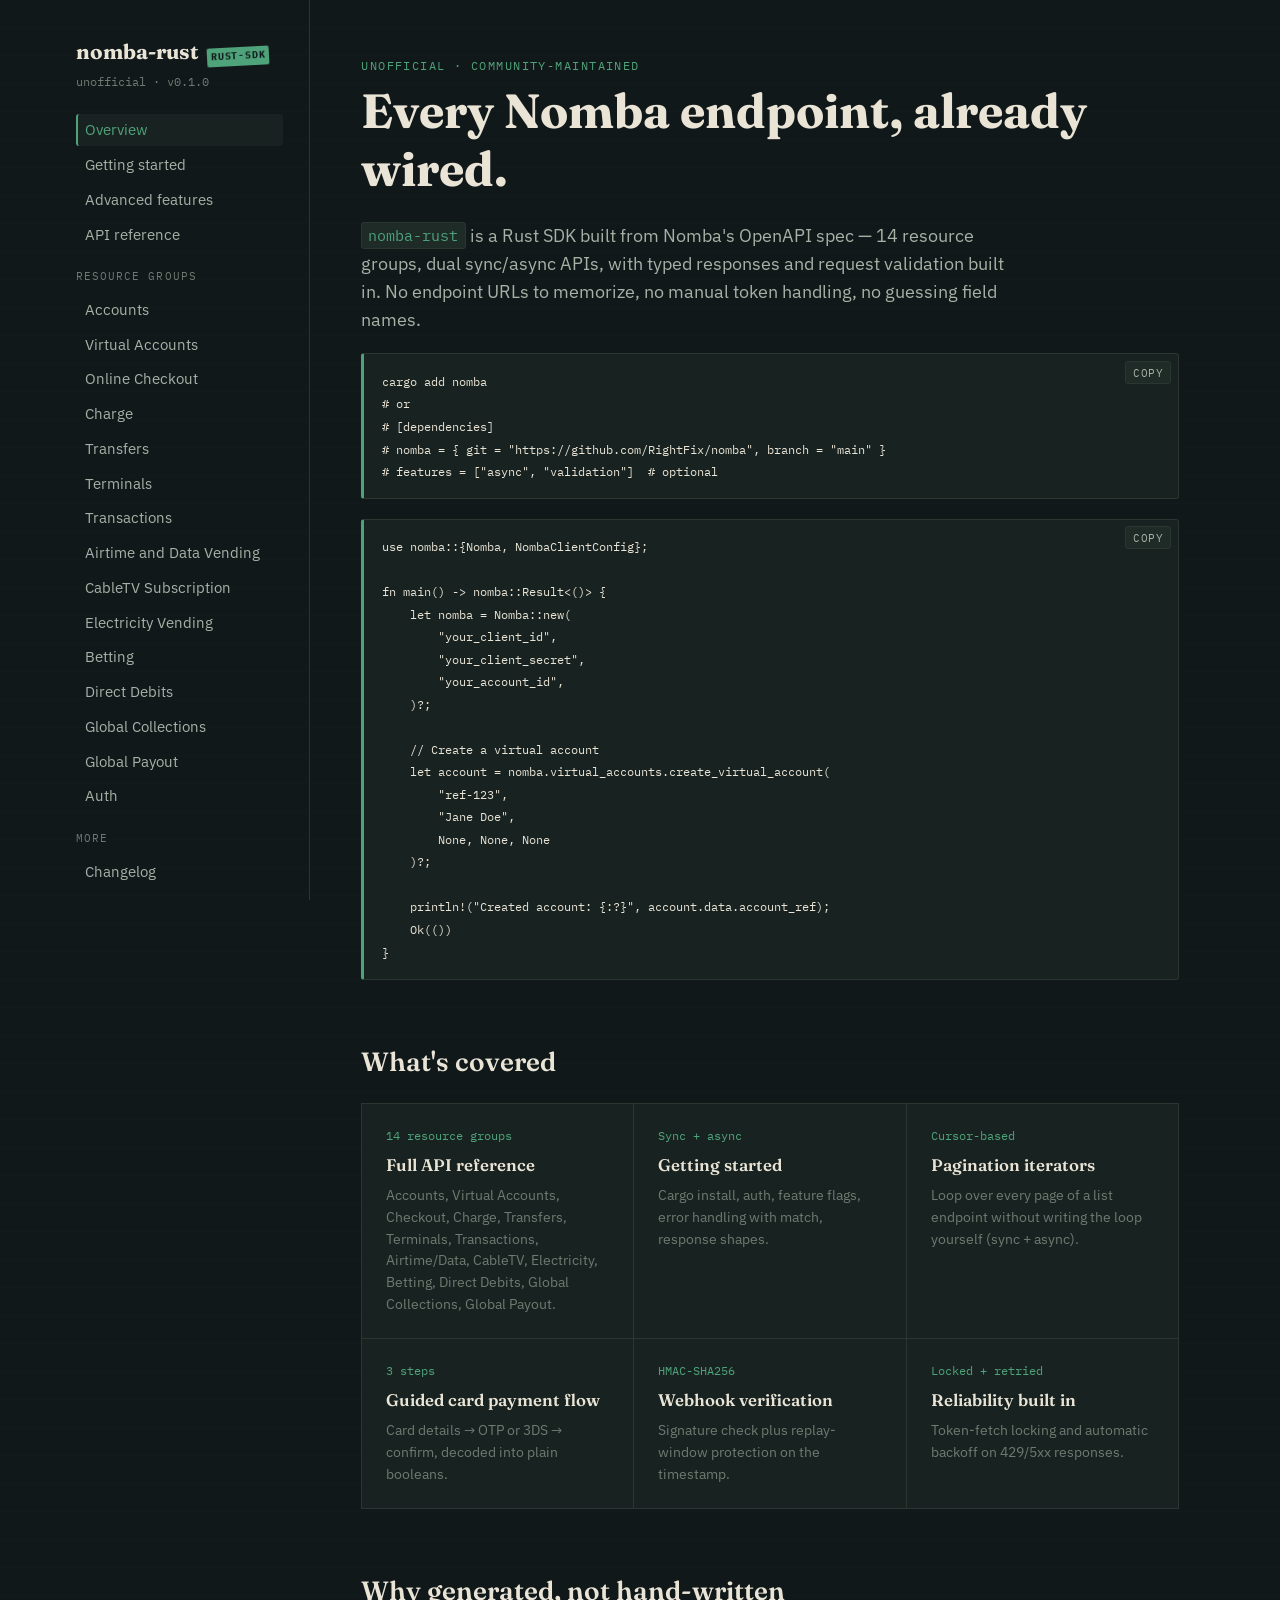
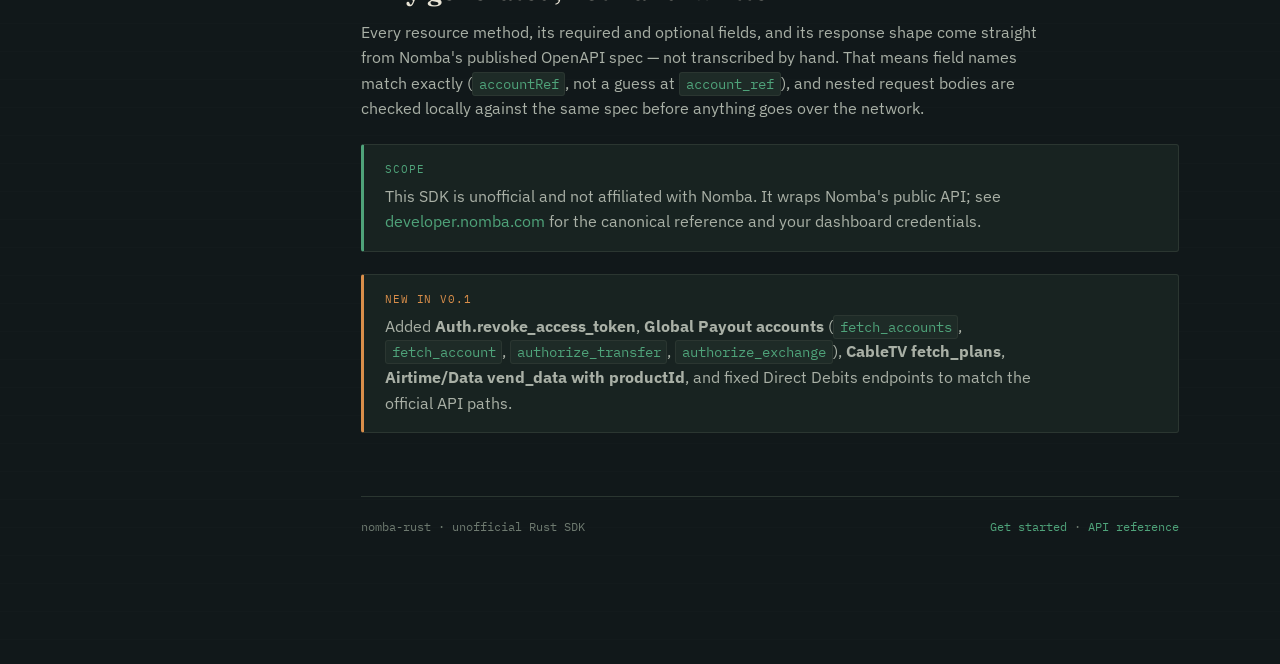
==== index.html @ b8e092bc "docs: nomba-rust documentation site Static HTML/CSS/JS docs for the nomba-rust SDK, published via Gi" ====
<!doctype html>
<html lang="en">
<head>
<meta charset="utf-8">
<meta name="viewport" content="width=device-width, initial-scale=1">
<title>nomba-rust — unofficial Rust SDK for the Nomba API</title>
<meta name="description" content="A typed Rust SDK covering all endpoints of the Nomba payments API, with sync + async clients, pagination, a guided card-payment flow, webhook verification, and local request validation.">
<link rel="stylesheet" href="assets/style.css">
</head>
<body>
<button class="nav-toggle" aria-label="Toggle navigation" aria-controls="sidebar">Menu</button>
<div class="shell">

  <aside class="sidebar" id="sidebar">
    <div class="brand">nomba-rust <span class="stamp">RUST-SDK</span></div>
    <div class="brand-sub">unofficial · v0.1.0</div>
    <nav class="toc">
      <a href="index.html">Overview</a>
      <a href="getting-started.html">Getting started</a>
      <a href="features.html">Advanced features</a>
      <a href="resources.html">API reference</a>
      <div class="group-label">Resource groups</div>
      <a href="resources.html#accounts">Accounts</a>
      <a href="resources.html#virtual_accounts">Virtual Accounts</a>
      <a href="resources.html#checkout">Online Checkout</a>
      <a href="resources.html#charge">Charge</a>
      <a href="resources.html#transfers">Transfers</a>
      <a href="resources.html#terminals">Terminals</a>
      <a href="resources.html#transactions">Transactions</a>
      <a href="resources.html#airtime_data">Airtime and Data Vending</a>
      <a href="resources.html#cabletv">CableTV Subscription</a>
      <a href="resources.html#electricity">Electricity Vending</a>
      <a href="resources.html#betting">Betting</a>
      <a href="resources.html#direct_debits">Direct Debits</a>
      <a href="resources.html#global_collections">Global Collections</a>
      <a href="resources.html#global_payout">Global Payout</a>
      <a href="resources.html#auth">Auth</a>
      <div class="group-label">More</div>
      <a href="changelog.html">Changelog</a>
    </nav>
  </aside>

  <main>
    <span class="eyebrow">Unofficial &middot; community-maintained</span>
    <h1>Every Nomba endpoint, already wired.</h1>
    <p style="font-size: 1.1rem; max-width: 60ch;">
      <code>nomba-rust</code> is a Rust SDK built from Nomba's OpenAPI spec — 14 resource groups,
      dual sync/async APIs, with typed responses and request validation built in. No endpoint URLs
      to memorize, no manual token handling, no guessing field names.
    </p>

    <pre><code>cargo add nomba
# or
# [dependencies]
# nomba = { git = "https://github.com/RightFix/nomba", branch = "main" }
# features = ["async", "validation"]  # optional</code></pre>

    <pre><code>use nomba::{Nomba, NombaClientConfig};

fn main() -> nomba::Result<()> {
    let nomba = Nomba::new(
        "your_client_id",
        "your_client_secret",
        "your_account_id",
    )?;

    // Create a virtual account
    let account = nomba.virtual_accounts.create_virtual_account(
        "ref-123",
        "Jane Doe",
        None, None, None
    )?;

    println!("Created account: {:?}", account.data.account_ref);
    Ok(())
}</code></pre>

    <h2>What's covered</h2>
    <div class="grid">
      <a href="resources.html">
        <span class="num">14 resource groups</span>
        <span class="title">Full API reference</span>
        <span class="desc">Accounts, Virtual Accounts, Checkout, Charge, Transfers, Terminals, Transactions, Airtime/Data, CableTV, Electricity, Betting, Direct Debits, Global Collections, Global Payout.</span>
      </a>
      <a href="getting-started.html">
        <span class="num">Sync + async</span>
        <span class="title">Getting started</span>
        <span class="desc">Cargo install, auth, feature flags, error handling with match, response shapes.</span>
      </a>
      <a href="features.html#pagination">
        <span class="num">Cursor-based</span>
        <span class="title">Pagination iterators</span>
        <span class="desc">Loop over every page of a list endpoint without writing the loop yourself (sync + async).</span>
      </a>
      <a href="features.html#card-payment">
        <span class="num">3 steps</span>
        <span class="title">Guided card payment flow</span>
        <span class="desc">Card details → OTP or 3DS → confirm, decoded into plain booleans.</span>
      </a>
      <a href="features.html#webhooks">
        <span class="num">HMAC-SHA256</span>
        <span class="title">Webhook verification</span>
        <span class="desc">Signature check plus replay-window protection on the timestamp.</span>
      </a>
      <a href="features.html#reliability">
        <span class="num">Locked + retried</span>
        <span class="title">Reliability built in</span>
        <span class="desc">Token-fetch locking and automatic backoff on 429/5xx responses.</span>
      </a>
    </div>

    <h2>Why generated, not hand-written</h2>
    <p>
      Every resource method, its required and optional fields, and its
      response shape come straight from Nomba's published OpenAPI spec — not
      transcribed by hand. That means field names match exactly
      (<code>accountRef</code>, not a guess at <code>account_ref</code>),
      and nested request bodies are checked locally against the same spec
      before anything goes over the network.
    </p>

    <div class="callout accent">
      <span class="label">Scope</span>
      <p>
        This SDK is unofficial and not affiliated with Nomba. It wraps
        Nomba's public API; see
        <a href="https://developer.nomba.com">developer.nomba.com</a>
        for the canonical reference and your dashboard credentials.
      </p>
    </div>

    <div class="callout">
      <span class="label">New in v0.1</span>
      <p>
        Added <strong>Auth.revoke_access_token</strong>, <strong>Global Payout accounts</strong>
        (<code>fetch_accounts</code>, <code>fetch_account</code>, <code>authorize_transfer</code>,
        <code>authorize_exchange</code>), <strong>CableTV fetch_plans</strong>,
        <strong>Airtime/Data vend_data with productId</strong>, and fixed Direct Debits endpoints
        to match the official API paths.
      </p>
    </div>

    <div class="page-foot">
      <span>nomba-rust &middot; unofficial Rust SDK</span>
      <span><a href="getting-started.html">Get started</a> &middot; <a href="resources.html">API reference</a></span>
    </div>
  </main>
</div>
<script src="assets/app.js"></script>
</body>
</html>
---- assets/style.css ----
/* ============================================================
   nomba SDK docs — "passbook" design system
   A deep forest-ink ledger, lit like a desk lamp on old paper.
   ============================================================ */

@import url('https://fonts.googleapis.com/css2?family=Fraunces:opsz,wght@9..144,400;9..144,500;9..144,600;9..144,700&family=IBM+Plex+Sans:wght@400;500;600&family=IBM+Plex+Mono:wght@400;500;600&display=swap');

:root {
  --bg:        #11181A;
  --surface:   #182321;
  --surface-2: #1E2B27;
  --ink:       #E9E4D6;
  --ink-dim:   #A9B0A6;
  --ink-faint: #6E7A70;
  --hairline:  #2B3631;
  --accent:    #4FA37A;     /* naira green */
  --accent-dim:#3A7A5C;
  --amber:     #D98E4A;     /* stamp amber */
  --red:       #C1583F;     /* void-stamp red, used sparingly */
  --get:       #4FA37A;
  --post:      #D98E4A;
  --put:       #6E9BD9;
  --delete:    #C1583F;

  --font-display: 'Fraunces', Georgia, serif;
  --font-body: 'IBM Plex Sans', -apple-system, sans-serif;
  --font-mono: 'IBM Plex Mono', ui-monospace, monospace;

  --max-width: 1180px;
  --radius: 3px;
}

* { box-sizing: border-box; }

html { scroll-behavior: smooth; }

body {
  margin: 0;
  background: var(--bg);
  background-image:
    repeating-linear-gradient(transparent, transparent 27px, rgba(233,228,214,0.018) 28px);
  color: var(--ink);
  font-family: var(--font-body);
  font-size: 16px;
  line-height: 1.6;
  -webkit-font-smoothing: antialiased;
}

a { color: var(--accent); text-decoration: none; }
a:hover { text-decoration: underline; }
a:focus-visible, button:focus-visible, summary:focus-visible {
  outline: 2px solid var(--accent);
  outline-offset: 2px;
}

h1, h2, h3, h4 {
  font-family: var(--font-display);
  font-weight: 600;
  color: var(--ink);
  line-height: 1.2;
  margin: 0 0 .5em;
}
h1 { font-size: clamp(2rem, 4vw, 3rem); font-weight: 700; }
h2 { font-size: 1.65rem; margin-top: 2.5em; }
h3 { font-size: 1.2rem; margin-top: 2em; }

p { margin: 0 0 1.1em; color: var(--ink-dim); max-width: 68ch; }
p code, li code { color: var(--accent); }

.eyebrow {
  font-family: var(--font-mono);
  font-size: .75rem;
  letter-spacing: .12em;
  text-transform: uppercase;
  color: var(--accent);
  display: block;
  margin-bottom: .6em;
}

code, pre, kbd {
  font-family: var(--font-mono);
  font-size: .88em;
}

code {
  background: var(--surface-2);
  padding: .15em .4em;
  border-radius: var(--radius);
  border: 1px solid var(--hairline);
}

pre {
  background: var(--surface);
  border: 1px solid var(--hairline);
  border-left: 3px solid var(--accent);
  border-radius: var(--radius);
  padding: 1.1em 1.3em;
  overflow-x: auto;
  margin: 0 0 1.4em;
  position: relative;
}
pre code {
  background: none;
  border: none;
  padding: 0;
  color: var(--ink);
}

.copy-btn {
  position: absolute;
  top: .6em;
  right: .6em;
  font-family: var(--font-mono);
  font-size: .7rem;
  letter-spacing: .05em;
  text-transform: uppercase;
  background: var(--surface-2);
  color: var(--ink-dim);
  border: 1px solid var(--hairline);
  border-radius: var(--radius);
  padding: .3em .6em;
  cursor: pointer;
}
.copy-btn:hover { color: var(--accent); border-color: var(--accent-dim); }

/* ---- layout shell ---- */

.shell {
  display: grid;
  grid-template-columns: 260px 1fr;
  max-width: var(--max-width);
  margin: 0 auto;
}

.sidebar {
  border-right: 1px solid var(--hairline);
  padding: 2.2em 1.6em 4em;
  position: sticky;
  top: 0;
  align-self: start;
  height: 100vh;
  overflow-y: auto;
}

.brand {
  font-family: var(--font-display);
  font-weight: 700;
  font-size: 1.3rem;
  color: var(--ink);
  display: flex;
  align-items: baseline;
  gap: .4em;
  margin-bottom: .2em;
}
.brand .stamp {
  font-family: var(--font-mono);
  font-size: .62rem;
  letter-spacing: .08em;
  color: var(--bg);
  background: var(--accent);
  padding: .15em .4em;
  border-radius: 2px;
  transform: rotate(-3deg);
}
.brand-sub {
  font-family: var(--font-mono);
  font-size: .72rem;
  color: var(--ink-faint);
  margin-bottom: 2em;
}

nav.toc { display: flex; flex-direction: column; gap: .15em; }
nav.toc .group-label {
  font-family: var(--font-mono);
  font-size: .68rem;
  letter-spacing: .1em;
  text-transform: uppercase;
  color: var(--ink-faint);
  margin: 1.4em 0 .5em;
}
nav.toc .group-label:first-child { margin-top: 0; }
nav.toc a {
  color: var(--ink-dim);
  font-size: .92rem;
  padding: .3em .5em;
  border-radius: var(--radius);
  border-left: 2px solid transparent;
}
nav.toc a:hover { color: var(--ink); text-decoration: none; background: var(--surface); }
nav.toc a.active {
  color: var(--accent);
  border-left-color: var(--accent);
  background: var(--surface);
}

main {
  padding: 3.5em 3.2em 8em;
  min-width: 0;
}

.page-foot {
  margin-top: 5em;
  padding-top: 1.6em;
  border-top: 1px solid var(--hairline);
  font-family: var(--font-mono);
  font-size: .78rem;
  color: var(--ink-faint);
  display: flex;
  justify-content: space-between;
  flex-wrap: wrap;
  gap: 1em;
}

/* ---- ledger rows (endpoint listings) ---- */

.ledger {
  border-top: 1px solid var(--hairline);
  margin: 1.2em 0 2.2em;
}
.ledger-row {
  display: grid;
  grid-template-columns: 64px 1fr auto;
  gap: 1em;
  align-items: baseline;
  padding: .65em 0;
  border-bottom: 1px solid var(--hairline);
  font-family: var(--font-mono);
  font-size: .85rem;
}
.ledger-row .method {
  font-weight: 600;
  font-size: .7rem;
  letter-spacing: .04em;
  padding: .2em .45em;
  border-radius: 2px;
  text-align: center;
  align-self: start;
}
.method.get    { color: var(--get);    background: rgba(79,163,122,.12); }
.method.post   { color: var(--post);   background: rgba(217,142,74,.12); }
.method.put    { color: var(--put);    background: rgba(110,155,217,.12); }
.method.delete { color: var(--delete); background: rgba(193,88,63,.12); }

.ledger-row .path { color: var(--ink); word-break: break-all; }
.ledger-row .summary {
  color: var(--ink-faint);
  font-family: var(--font-body);
  font-size: .85rem;
}
.ledger-row .fn {
  display: block;
  color: var(--accent-dim);
  font-size: .76rem;
  margin-top: .15em;
}

/* ---- callouts ---- */

.callout {
  border: 1px solid var(--hairline);
  border-left: 3px solid var(--amber);
  background: var(--surface);
  border-radius: var(--radius);
  padding: 1em 1.3em;
  margin: 1.4em 0;
}
.callout p:last-child { margin-bottom: 0; }
.callout .label {
  font-family: var(--font-mono);
  font-size: .7rem;
  letter-spacing: .08em;
  text-transform: uppercase;
  color: var(--amber);
  display: block;
  margin-bottom: .4em;
}
.callout.accent { border-left-color: var(--accent); }
.callout.accent .label { color: var(--accent); }

/* ---- table of contents grid (index page feature cards) ---- */

.grid {
  display: grid;
  grid-template-columns: repeat(auto-fit, minmax(230px, 1fr));
  gap: 1px;
  background: var(--hairline);
  border: 1px solid var(--hairline);
  margin: 1.6em 0 2.4em;
}
.grid > a {
  background: var(--surface);
  padding: 1.4em 1.5em;
  color: var(--ink);
  text-decoration: none;
  display: flex;
  flex-direction: column;
  gap: .4em;
}
.grid > a:hover { background: var(--surface-2); }
.grid > a .num {
  font-family: var(--font-mono);
  font-size: .75rem;
  color: var(--accent);
}
.grid > a .title { font-family: var(--font-display); font-weight: 600; font-size: 1.05rem; }
.grid > a .desc { font-size: .85rem; color: var(--ink-faint); }

/* ---- mobile nav toggle ---- */

.nav-toggle {
  display: none;
  position: fixed;
  top: 1em;
  right: 1em;
  z-index: 20;
  background: var(--surface-2);
  border: 1px solid var(--hairline);
  color: var(--ink);
  font-family: var(--font-mono);
  font-size: .8rem;
  padding: .5em .8em;
  border-radius: var(--radius);
}

@media (max-width: 880px) {
  .shell { display: block; }
  .sidebar {
    position: fixed;
    inset: 0 0 0 auto;
    width: 80%;
    max-width: 320px;
    z-index: 15;
    background: var(--bg);
    transform: translateX(100%);
    transition: transform .2s ease;
    height: 100vh;
  }
  .sidebar.open { transform: translateX(0); }
  .nav-toggle { display: block; }
  main { padding: 5em 1.4em 6em; }
  .ledger-row { grid-template-columns: 56px 1fr; }
  .ledger-row .summary { grid-column: 1 / -1; }
}

@media (prefers-reduced-motion: reduce) {
  html { scroll-behavior: auto; }
  .sidebar { transition: none; }
}
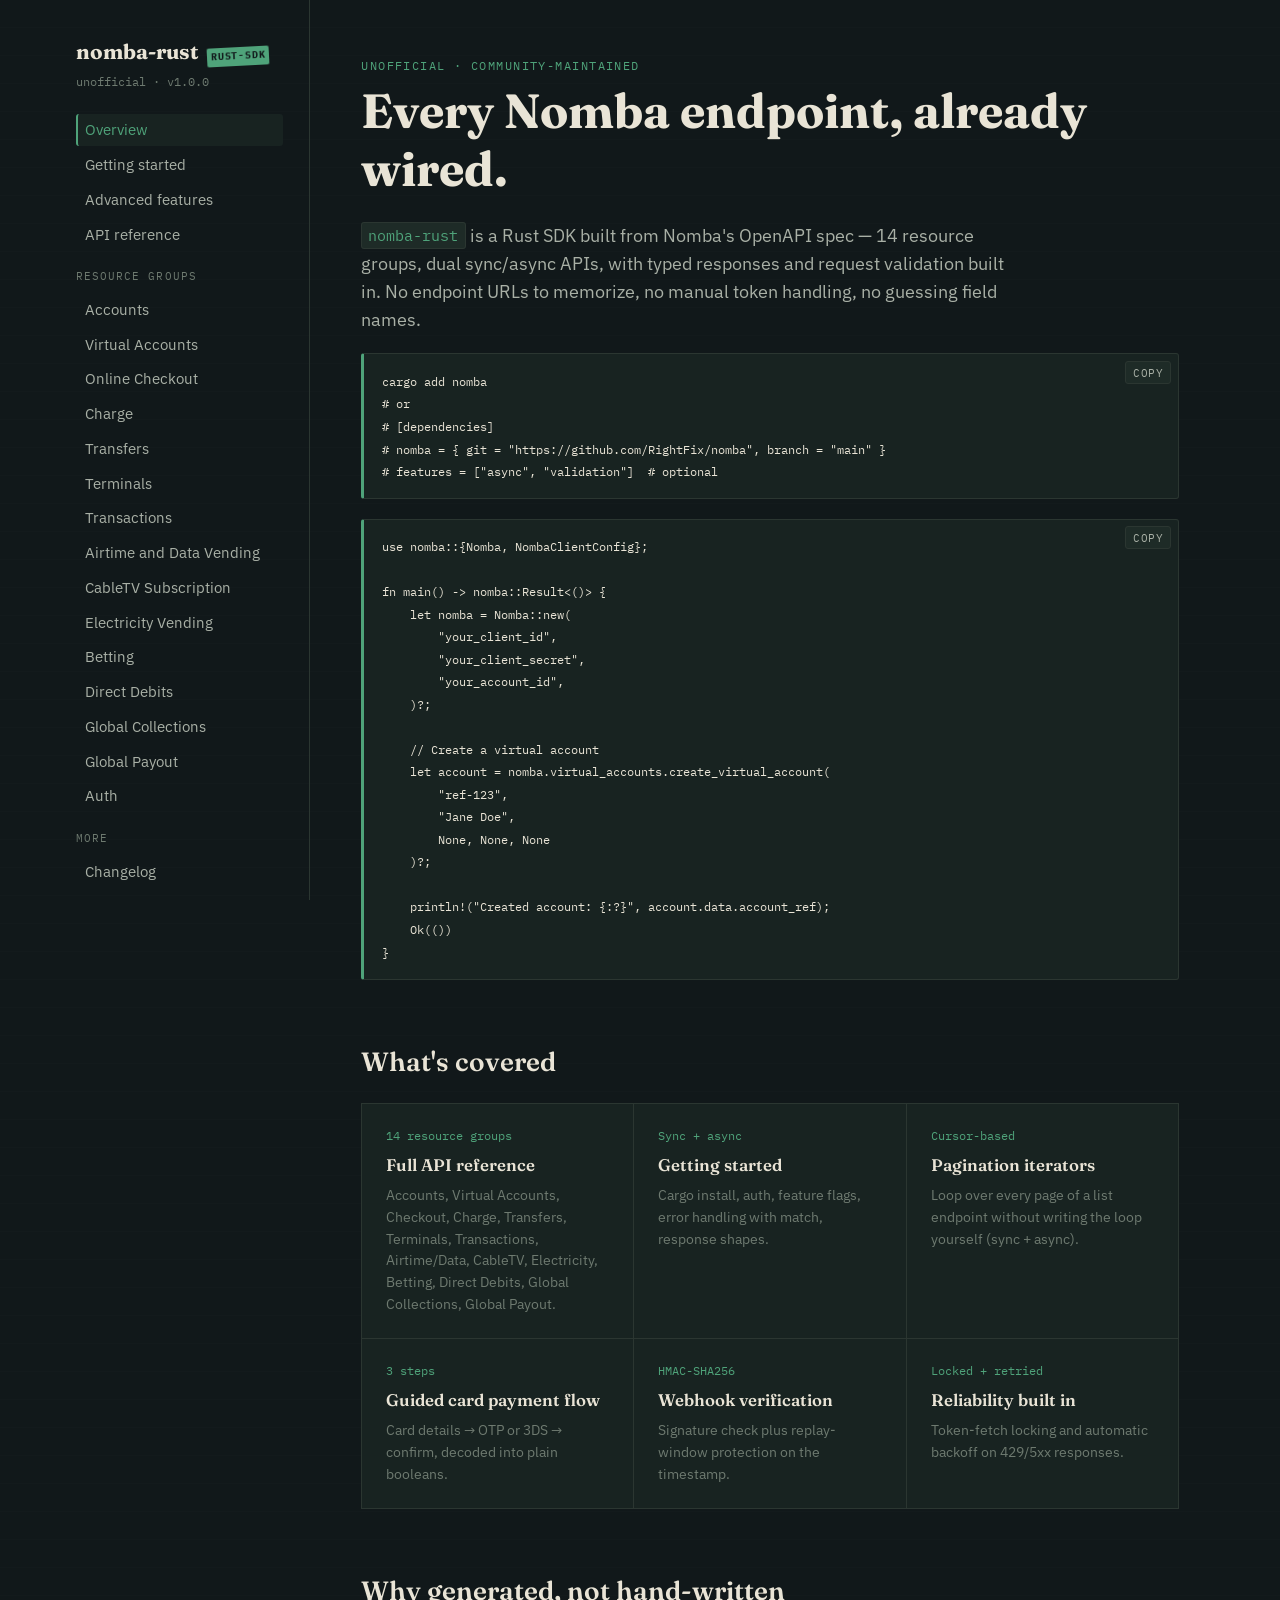
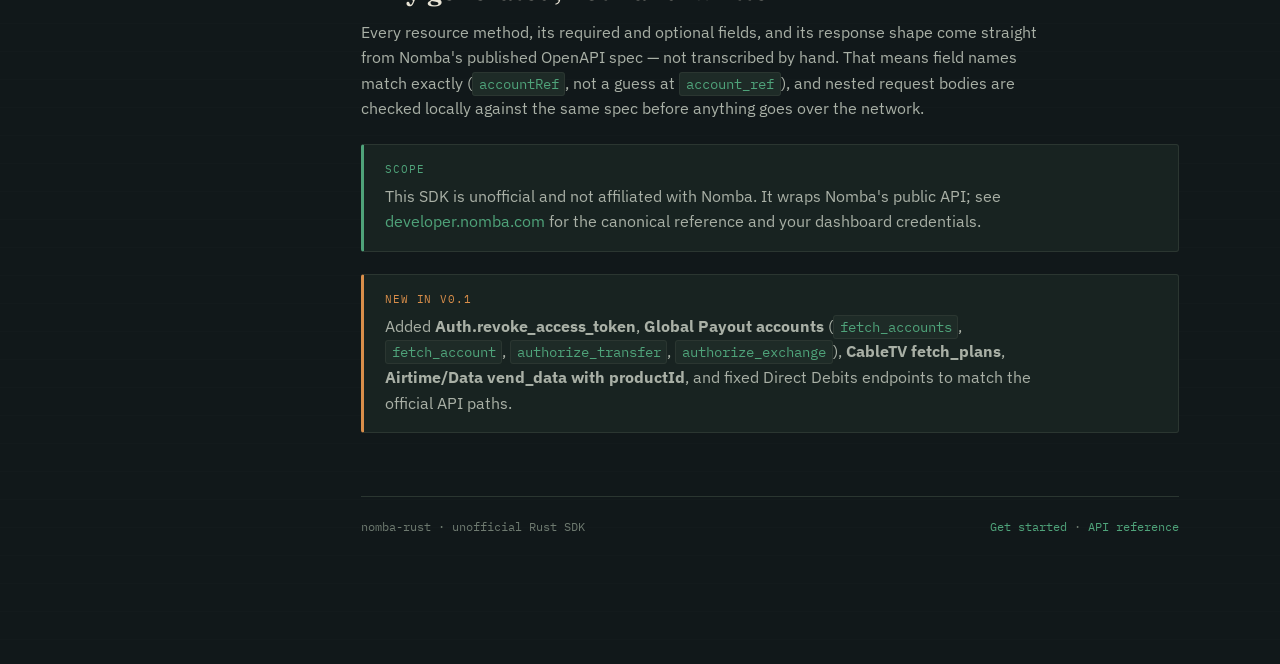
==== commit 9d7f4f3e: "docs: bump referenced SDK version to 1.0.0" ====
--- a/index.html
+++ b/index.html
@@ -13,7 +13,7 @@
 
   <aside class="sidebar" id="sidebar">
     <div class="brand">nomba-rust <span class="stamp">RUST-SDK</span></div>
-    <div class="brand-sub">unofficial · v0.1.0</div>
+    <div class="brand-sub">unofficial · v1.0.0</div>
     <nav class="toc">
       <a href="index.html">Overview</a>
       <a href="getting-started.html">Getting started</a>
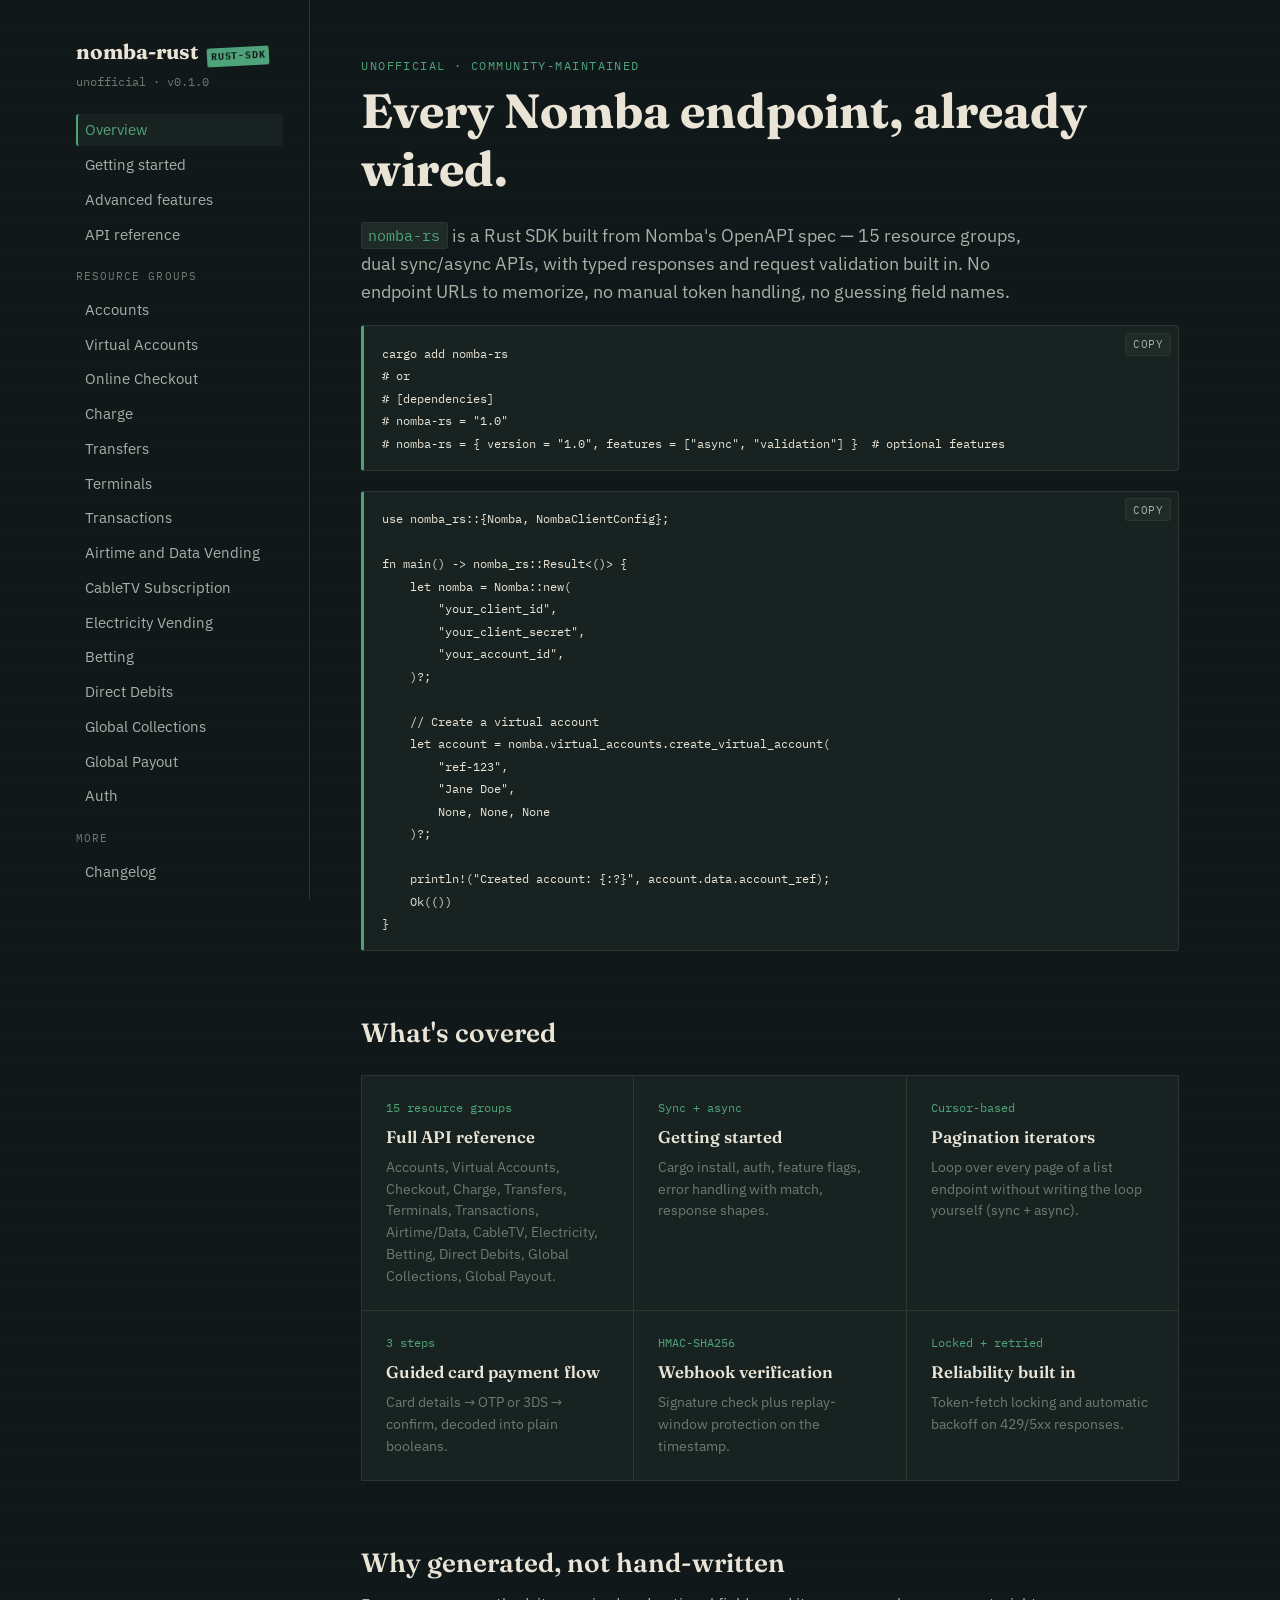
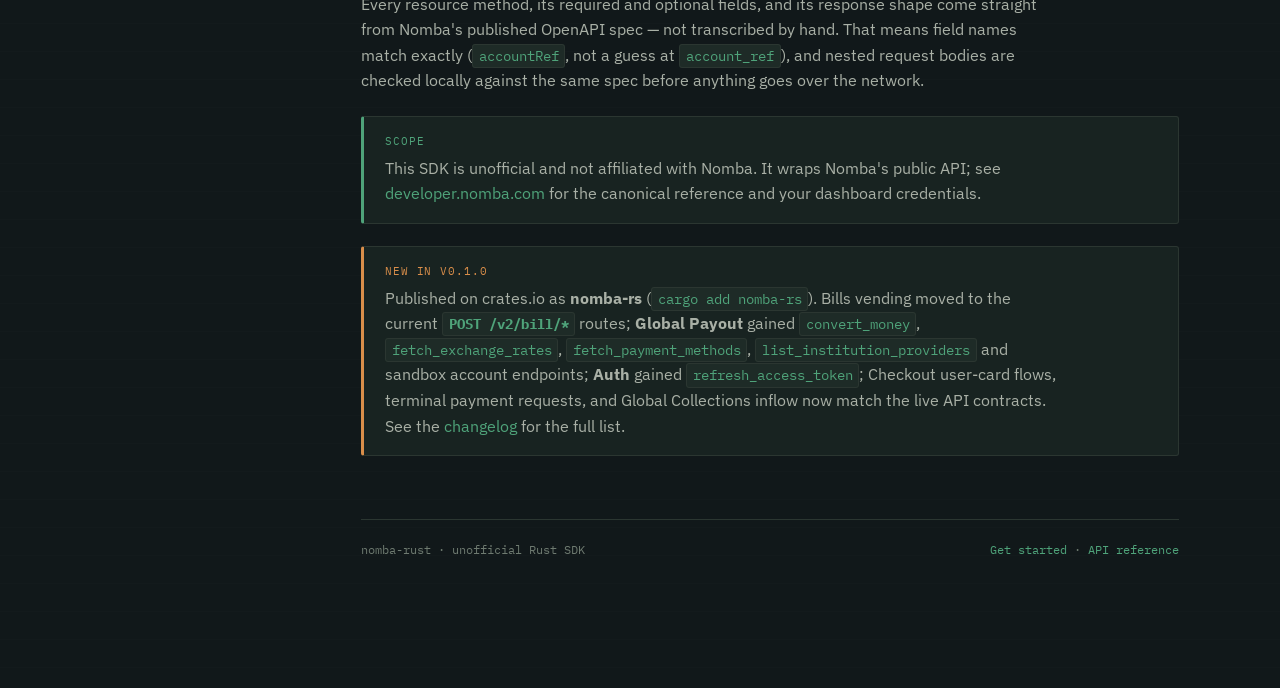
==== commit 2d6f3855: "docs: sync API reference and guides with nomba-rs 0.1.0 - resources.html: 106 current endpoints (v2 " ====
--- a/index.html
+++ b/index.html
@@ -13,7 +13,7 @@
 
   <aside class="sidebar" id="sidebar">
     <div class="brand">nomba-rust <span class="stamp">RUST-SDK</span></div>
-    <div class="brand-sub">unofficial · v1.0.0</div>
+    <div class="brand-sub">unofficial · v0.1.0</div>
     <nav class="toc">
       <a href="index.html">Overview</a>
       <a href="getting-started.html">Getting started</a>
@@ -44,20 +44,20 @@
     <span class="eyebrow">Unofficial &middot; community-maintained</span>
     <h1>Every Nomba endpoint, already wired.</h1>
     <p style="font-size: 1.1rem; max-width: 60ch;">
-      <code>nomba-rust</code> is a Rust SDK built from Nomba's OpenAPI spec — 14 resource groups,
+      <code>nomba-rs</code> is a Rust SDK built from Nomba's OpenAPI spec — 15 resource groups,
       dual sync/async APIs, with typed responses and request validation built in. No endpoint URLs
       to memorize, no manual token handling, no guessing field names.
     </p>
 
-    <pre><code>cargo add nomba
+    <pre><code>cargo add nomba-rs
 # or
 # [dependencies]
-# nomba = { git = "https://github.com/RightFix/nomba", branch = "main" }
-# features = ["async", "validation"]  # optional</code></pre>
+# nomba-rs = "1.0"
+# nomba-rs = { version = "1.0", features = ["async", "validation"] }  # optional features</code></pre>
 
-    <pre><code>use nomba::{Nomba, NombaClientConfig};
+    <pre><code>use nomba_rs::{Nomba, NombaClientConfig};
 
-fn main() -> nomba::Result<()> {
+fn main() -> nomba_rs::Result<()> {
     let nomba = Nomba::new(
         "your_client_id",
         "your_client_secret",
@@ -78,7 +78,7 @@
     <h2>What's covered</h2>
     <div class="grid">
       <a href="resources.html">
-        <span class="num">14 resource groups</span>
+        <span class="num">15 resource groups</span>
         <span class="title">Full API reference</span>
         <span class="desc">Accounts, Virtual Accounts, Checkout, Charge, Transfers, Terminals, Transactions, Airtime/Data, CableTV, Electricity, Betting, Direct Debits, Global Collections, Global Payout.</span>
       </a>
@@ -130,13 +130,17 @@
     </div>
 
     <div class="callout">
-      <span class="label">New in v0.1</span>
+      <span class="label">New in v0.1.0</span>
       <p>
-        Added <strong>Auth.revoke_access_token</strong>, <strong>Global Payout accounts</strong>
-        (<code>fetch_accounts</code>, <code>fetch_account</code>, <code>authorize_transfer</code>,
-        <code>authorize_exchange</code>), <strong>CableTV fetch_plans</strong>,
-        <strong>Airtime/Data vend_data with productId</strong>, and fixed Direct Debits endpoints
-        to match the official API paths.
+        Published on crates.io as <strong>nomba-rs</strong> (<code>cargo add nomba-rs</code>).
+        Bills vending moved to the current <strong><code>POST /v2/bill/*</code></strong> routes;
+        <strong>Global Payout</strong> gained <code>convert_money</code>,
+        <code>fetch_exchange_rates</code>, <code>fetch_payment_methods</code>,
+        <code>list_institution_providers</code> and sandbox account endpoints;
+        <strong>Auth</strong> gained <code>refresh_access_token</code>;
+        Checkout user-card flows, terminal payment requests, and Global
+        Collections inflow now match the live API contracts. See the
+        <a href="changelog.html">changelog</a> for the full list.
       </p>
     </div>
 
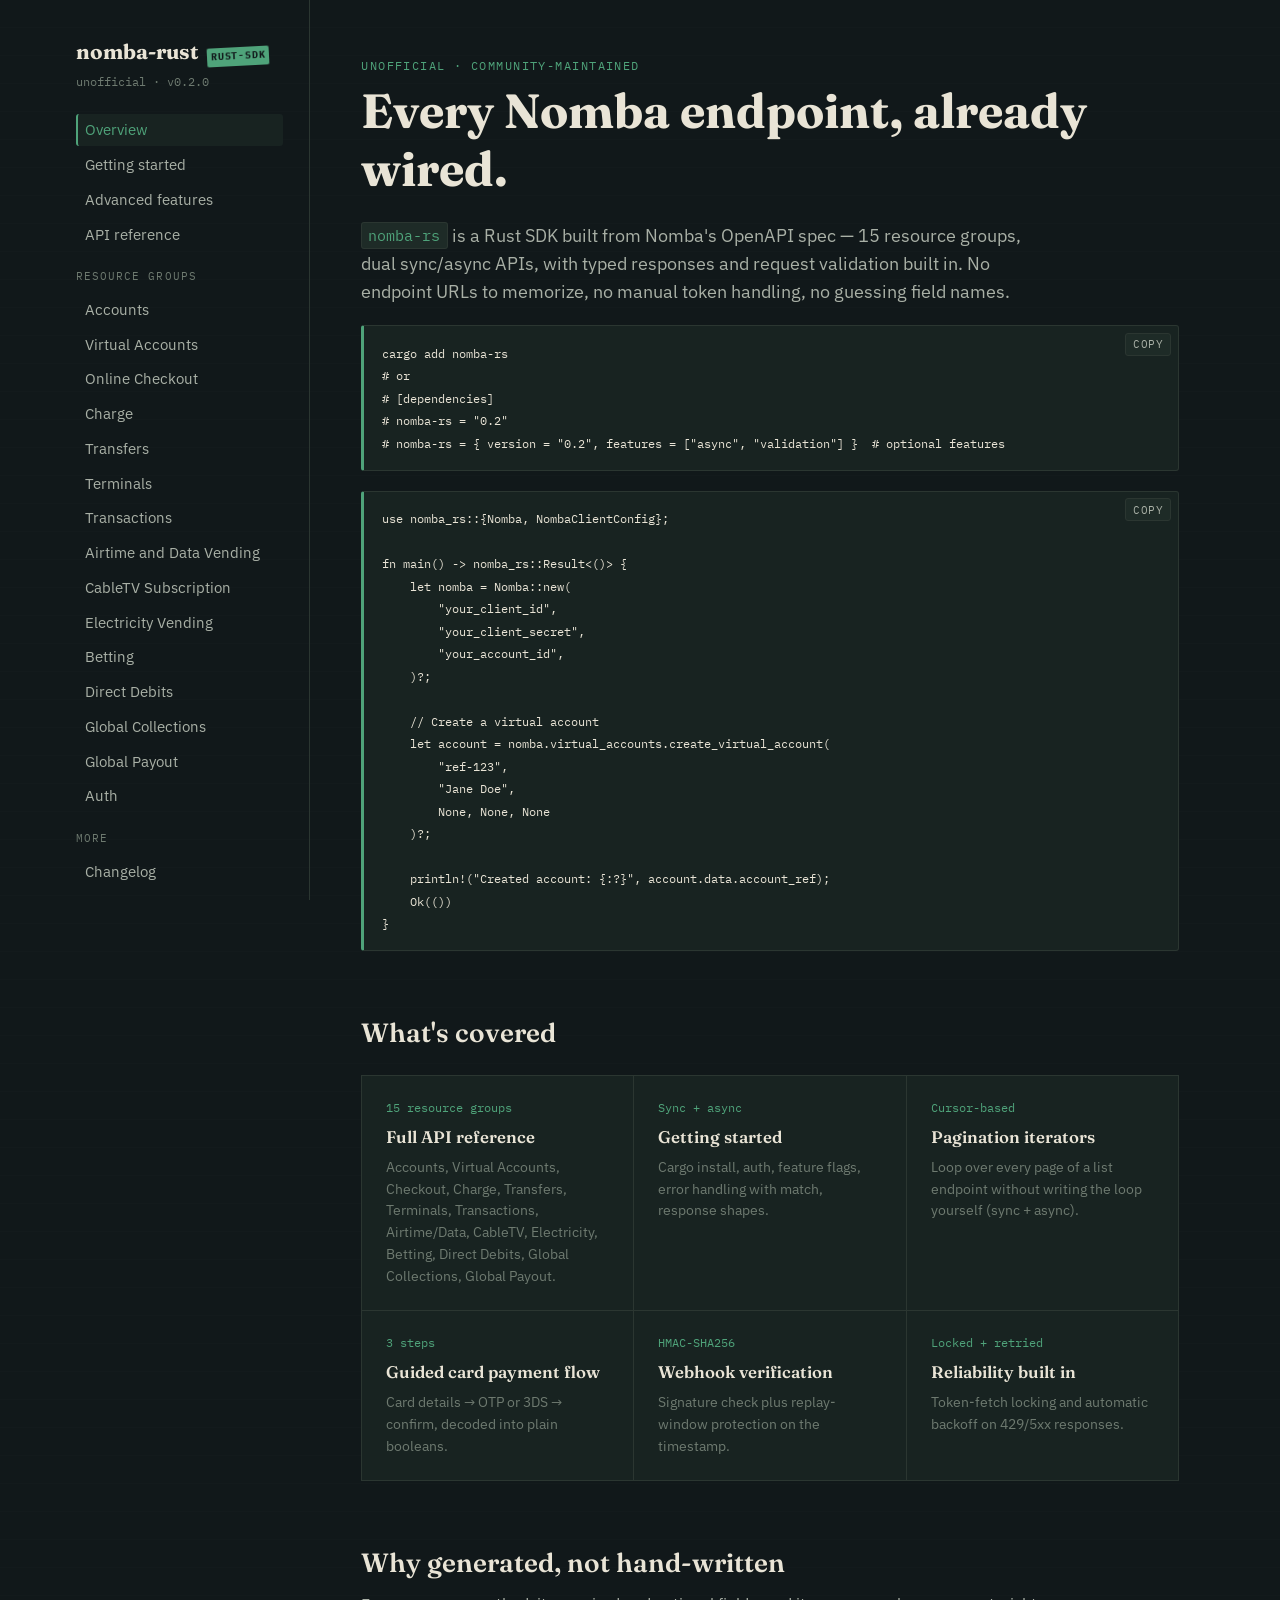
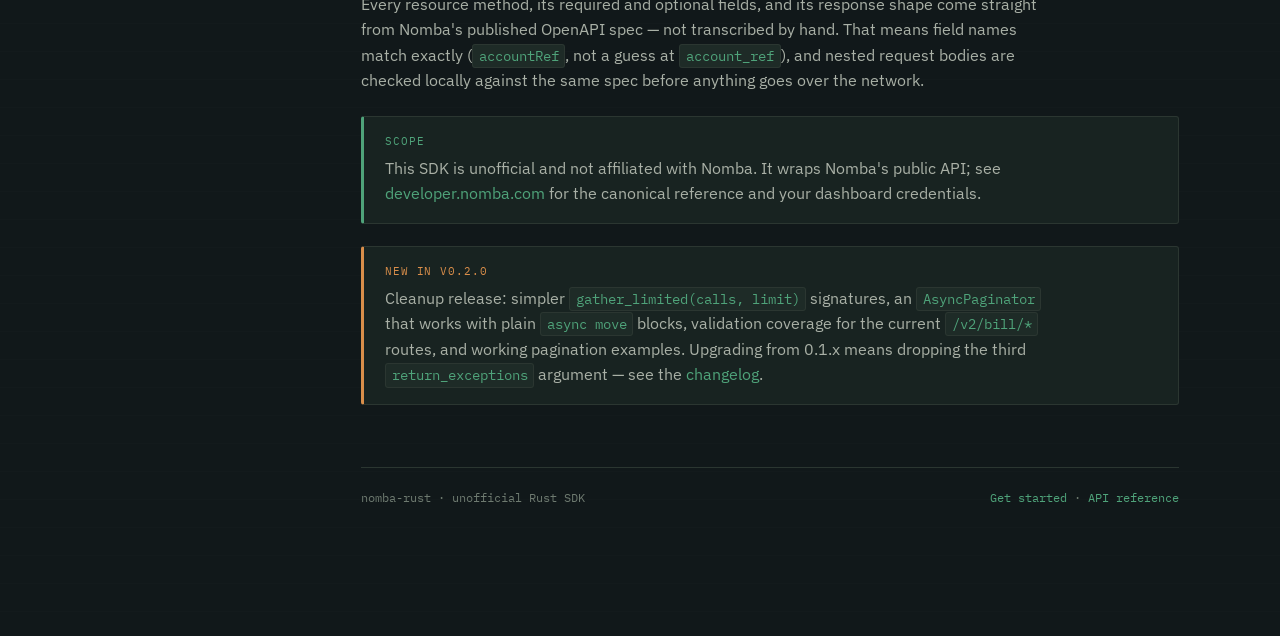
==== commit 2bc330f8: "docs: sync with nomba-rs 0.2.0 (pagination, gather signatures, versions)" ====
--- a/index.html
+++ b/index.html
@@ -13,7 +13,7 @@
 
   <aside class="sidebar" id="sidebar">
     <div class="brand">nomba-rust <span class="stamp">RUST-SDK</span></div>
-    <div class="brand-sub">unofficial · v0.1.0</div>
+    <div class="brand-sub">unofficial · v0.2.0</div>
     <nav class="toc">
       <a href="index.html">Overview</a>
       <a href="getting-started.html">Getting started</a>
@@ -52,8 +52,8 @@
     <pre><code>cargo add nomba-rs
 # or
 # [dependencies]
-# nomba-rs = "1.0"
-# nomba-rs = { version = "1.0", features = ["async", "validation"] }  # optional features</code></pre>
+# nomba-rs = "0.2"
+# nomba-rs = { version = "0.2", features = ["async", "validation"] }  # optional features</code></pre>
 
     <pre><code>use nomba_rs::{Nomba, NombaClientConfig};
 
@@ -130,17 +130,14 @@
     </div>
 
     <div class="callout">
-      <span class="label">New in v0.1.0</span>
+      <span class="label">New in v0.2.0</span>
       <p>
-        Published on crates.io as <strong>nomba-rs</strong> (<code>cargo add nomba-rs</code>).
-        Bills vending moved to the current <strong><code>POST /v2/bill/*</code></strong> routes;
-        <strong>Global Payout</strong> gained <code>convert_money</code>,
-        <code>fetch_exchange_rates</code>, <code>fetch_payment_methods</code>,
-        <code>list_institution_providers</code> and sandbox account endpoints;
-        <strong>Auth</strong> gained <code>refresh_access_token</code>;
-        Checkout user-card flows, terminal payment requests, and Global
-        Collections inflow now match the live API contracts. See the
-        <a href="changelog.html">changelog</a> for the full list.
+        Cleanup release: simpler <code>gather_limited(calls, limit)</code> signatures,
+        an <code>AsyncPaginator</code> that works with plain <code>async move</code> blocks,
+        validation coverage for the current <code>/v2/bill/*</code> routes, and
+        working pagination examples. Upgrading from 0.1.x means dropping the
+        third <code>return_exceptions</code> argument — see the
+        <a href="changelog.html">changelog</a>.
       </p>
     </div>
 
